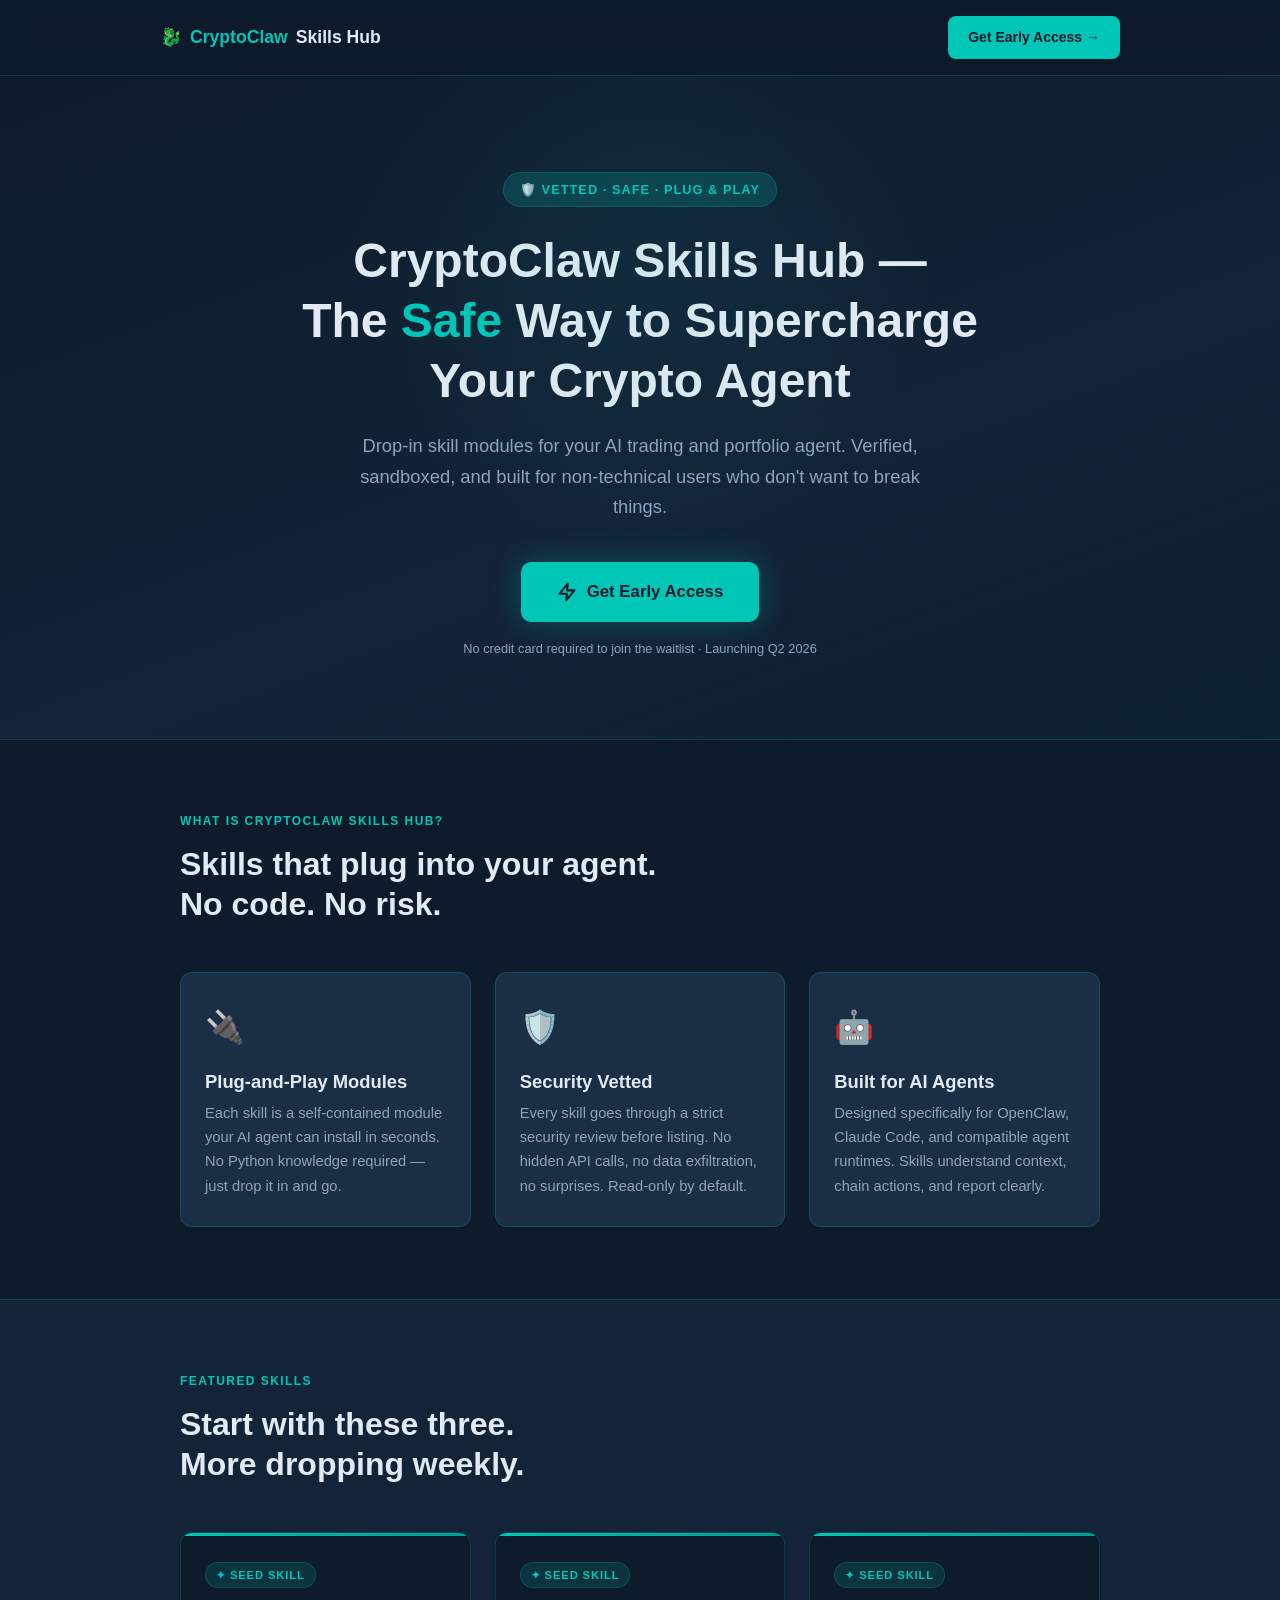
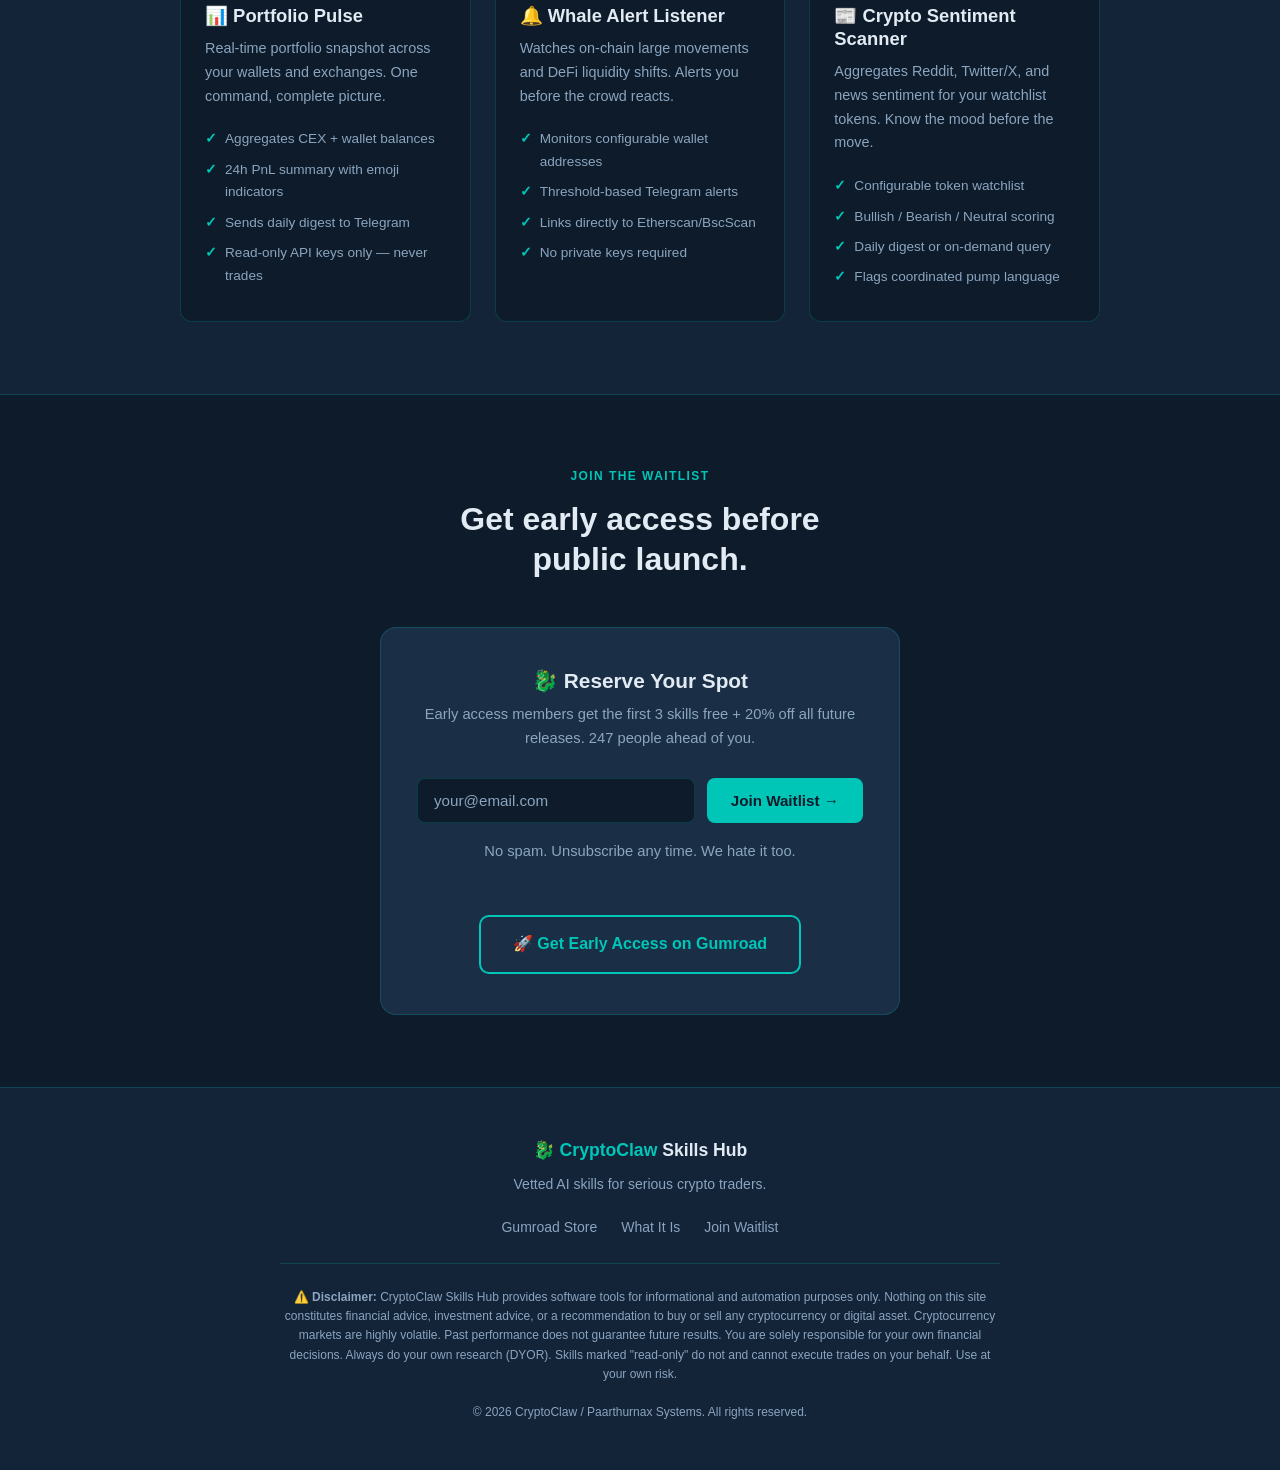
==== index.html @ 59b8507c "Initial deploy: CryptoClaw Skills Hub" ====
<!DOCTYPE html>
<html lang="en">
<head>
  <meta charset="UTF-8">
  <meta name="viewport" content="width=device-width, initial-scale=1.0">
  <title>CryptoClaw Skills Hub — Supercharge Your Crypto Agent</title>
  <style>
    /* ─── Reset & Base ─── */
    *, *::before, *::after { box-sizing: border-box; margin: 0; padding: 0; }
    :root {
      --navy:      #0d1b2a;
      --navy-mid:  #132338;
      --navy-card: #1a2f45;
      --teal:      #00c6b8;
      --teal-dim:  #009e92;
      --teal-glow: rgba(0,198,184,0.18);
      --text:      #e2eaf3;
      --text-dim:  #8ba5bf;
      --border:    rgba(0,198,184,0.2);
      --radius:    12px;
      --shadow:    0 4px 32px rgba(0,0,0,0.4);
    }
    html { scroll-behavior: smooth; }
    body {
      background: var(--navy);
      color: var(--text);
      font-family: -apple-system, BlinkMacSystemFont, 'Segoe UI', Roboto, sans-serif;
      line-height: 1.65;
      min-height: 100vh;
    }

    /* ─── Typography ─── */
    h1, h2, h3 { line-height: 1.25; font-weight: 700; }
    h1 { font-size: clamp(1.75rem, 5vw, 3rem); }
    h2 { font-size: clamp(1.4rem, 3.5vw, 2rem); }
    h3 { font-size: 1.15rem; }
    p  { color: var(--text-dim); }

    a { color: var(--teal); text-decoration: none; }
    a:hover { text-decoration: underline; }

    /* ─── Layout helpers ─── */
    .container {
      max-width: 960px;
      margin: 0 auto;
      padding: 0 20px;
    }
    .section {
      padding: 72px 0;
    }
    .section-label {
      text-transform: uppercase;
      letter-spacing: 0.12em;
      font-size: 0.75rem;
      font-weight: 600;
      color: var(--teal);
      margin-bottom: 12px;
    }

    /* ─── NAV ─── */
    nav {
      background: rgba(13,27,42,0.92);
      backdrop-filter: blur(12px);
      border-bottom: 1px solid var(--border);
      position: sticky;
      top: 0;
      z-index: 100;
      padding: 16px 20px;
    }
    .nav-inner {
      max-width: 960px;
      margin: 0 auto;
      display: flex;
      align-items: center;
      justify-content: space-between;
      gap: 16px;
    }
    .nav-logo {
      font-size: 1.1rem;
      font-weight: 700;
      color: var(--text);
      display: flex;
      align-items: center;
      gap: 8px;
    }
    .nav-logo span { color: var(--teal); }
    .nav-cta {
      background: var(--teal);
      color: var(--navy) !important;
      font-weight: 700;
      font-size: 0.875rem;
      padding: 10px 20px;
      border-radius: 8px;
      white-space: nowrap;
      transition: background 0.2s, transform 0.15s;
    }
    .nav-cta:hover {
      background: var(--teal-dim);
      text-decoration: none;
      transform: translateY(-1px);
    }

    /* ─── HERO ─── */
    .hero {
      background: linear-gradient(160deg, var(--navy) 0%, var(--navy-mid) 60%, rgba(0,198,184,0.04) 100%);
      padding: 96px 20px 80px;
      text-align: center;
      border-bottom: 1px solid var(--border);
      position: relative;
      overflow: hidden;
    }
    .hero::before {
      content: '';
      position: absolute;
      top: -120px; left: 50%;
      transform: translateX(-50%);
      width: 600px; height: 600px;
      border-radius: 50%;
      background: radial-gradient(ellipse, rgba(0,198,184,0.08) 0%, transparent 70%);
      pointer-events: none;
    }
    .hero-badge {
      display: inline-block;
      background: var(--teal-glow);
      border: 1px solid var(--border);
      color: var(--teal);
      font-size: 0.8rem;
      font-weight: 600;
      letter-spacing: 0.08em;
      padding: 6px 16px;
      border-radius: 999px;
      margin-bottom: 24px;
      text-transform: uppercase;
    }
    .hero h1 {
      max-width: 760px;
      margin: 0 auto 20px;
    }
    .hero h1 em {
      font-style: normal;
      color: var(--teal);
    }
    .hero-sub {
      font-size: 1.15rem;
      color: var(--text-dim);
      max-width: 560px;
      margin: 0 auto 40px;
    }
    .hero-cta {
      display: inline-flex;
      align-items: center;
      gap: 10px;
      background: var(--teal);
      color: var(--navy);
      font-weight: 700;
      font-size: 1.05rem;
      padding: 16px 36px;
      border-radius: 10px;
      box-shadow: 0 0 32px rgba(0,198,184,0.3);
      transition: background 0.2s, transform 0.15s, box-shadow 0.2s;
    }
    .hero-cta:hover {
      background: var(--teal-dim);
      text-decoration: none;
      transform: translateY(-2px);
      box-shadow: 0 0 48px rgba(0,198,184,0.45);
    }
    .hero-cta svg { flex-shrink: 0; }
    .hero-note {
      margin-top: 16px;
      font-size: 0.8rem;
      color: var(--text-dim);
    }

    /* ─── WHAT IT IS ─── */
    .what-grid {
      display: grid;
      grid-template-columns: repeat(auto-fit, minmax(240px, 1fr));
      gap: 24px;
      margin-top: 48px;
    }
    .what-card {
      background: var(--navy-card);
      border: 1px solid var(--border);
      border-radius: var(--radius);
      padding: 28px 24px;
      transition: border-color 0.2s, transform 0.2s;
    }
    .what-card:hover {
      border-color: var(--teal);
      transform: translateY(-3px);
    }
    .what-icon {
      font-size: 2rem;
      margin-bottom: 16px;
      display: block;
    }
    .what-card h3 { margin-bottom: 8px; }
    .what-card p { font-size: 0.92rem; }

    /* ─── FEATURED SKILLS ─── */
    .skills-section {
      background: var(--navy-mid);
      border-top: 1px solid var(--border);
      border-bottom: 1px solid var(--border);
    }
    .skills-grid {
      display: grid;
      grid-template-columns: repeat(auto-fit, minmax(260px, 1fr));
      gap: 24px;
      margin-top: 48px;
    }
    .skill-card {
      background: var(--navy);
      border: 1px solid var(--border);
      border-radius: var(--radius);
      padding: 28px 24px;
      position: relative;
      overflow: hidden;
      transition: border-color 0.2s, box-shadow 0.2s;
    }
    .skill-card::before {
      content: '';
      position: absolute;
      top: 0; left: 0; right: 0;
      height: 3px;
      background: linear-gradient(90deg, var(--teal), var(--teal-dim));
    }
    .skill-card:hover {
      border-color: var(--teal);
      box-shadow: 0 8px 32px rgba(0,198,184,0.12);
    }
    .skill-badge {
      display: inline-block;
      font-size: 0.7rem;
      font-weight: 600;
      text-transform: uppercase;
      letter-spacing: 0.08em;
      padding: 3px 10px;
      border-radius: 999px;
      margin-bottom: 16px;
    }
    .badge-seed {
      background: rgba(0,198,184,0.15);
      color: var(--teal);
      border: 1px solid var(--border);
    }
    .badge-coming {
      background: rgba(255,193,7,0.1);
      color: #ffc107;
      border: 1px solid rgba(255,193,7,0.2);
    }
    .skill-card h3 { margin-bottom: 10px; }
    .skill-card p { font-size: 0.9rem; margin-bottom: 16px; }
    .skill-features {
      list-style: none;
      margin: 0;
      padding: 0;
    }
    .skill-features li {
      font-size: 0.85rem;
      color: var(--text-dim);
      padding: 4px 0;
      display: flex;
      align-items: flex-start;
      gap: 8px;
    }
    .skill-features li::before {
      content: '✓';
      color: var(--teal);
      font-weight: 700;
      flex-shrink: 0;
    }

    /* ─── WAITLIST ─── */
    .waitlist-section {
      text-align: center;
    }
    .waitlist-box {
      max-width: 520px;
      margin: 48px auto 0;
      background: var(--navy-card);
      border: 1px solid var(--border);
      border-radius: 16px;
      padding: 40px 36px;
    }
    .waitlist-box h3 {
      font-size: 1.3rem;
      margin-bottom: 8px;
    }
    .waitlist-box > p {
      font-size: 0.92rem;
      margin-bottom: 28px;
    }
    .form-row {
      display: flex;
      gap: 12px;
      flex-wrap: wrap;
    }
    .form-row input[type="email"] {
      flex: 1;
      min-width: 0;
      background: var(--navy);
      border: 1px solid var(--border);
      border-radius: 8px;
      color: var(--text);
      font-size: 0.95rem;
      padding: 13px 16px;
      outline: none;
      transition: border-color 0.2s;
    }
    .form-row input[type="email"]::placeholder { color: var(--text-dim); }
    .form-row input[type="email"]:focus { border-color: var(--teal); }
    .form-submit {
      background: var(--teal);
      color: var(--navy);
      font-weight: 700;
      font-size: 0.95rem;
      padding: 13px 24px;
      border: none;
      border-radius: 8px;
      cursor: pointer;
      white-space: nowrap;
      transition: background 0.2s, transform 0.15s;
    }
    .form-submit:hover {
      background: var(--teal-dim);
      transform: translateY(-1px);
    }
    .waitlist-note {
      margin-top: 16px;
      font-size: 0.78rem;
      color: var(--text-dim);
    }
    .early-access-btn {
      display: inline-flex;
      align-items: center;
      gap: 10px;
      background: transparent;
      color: var(--teal);
      border: 2px solid var(--teal);
      font-weight: 700;
      font-size: 1rem;
      padding: 14px 32px;
      border-radius: 10px;
      margin-top: 24px;
      transition: background 0.2s, color 0.2s, transform 0.15s;
    }
    .early-access-btn:hover {
      background: var(--teal-glow);
      text-decoration: none;
      transform: translateY(-2px);
    }

    /* ─── FOOTER ─── */
    footer {
      background: var(--navy-mid);
      border-top: 1px solid var(--border);
      padding: 48px 20px;
      text-align: center;
    }
    .footer-logo {
      font-size: 1.1rem;
      font-weight: 700;
      color: var(--text);
      margin-bottom: 8px;
    }
    .footer-logo span { color: var(--teal); }
    .footer-links {
      display: flex;
      justify-content: center;
      gap: 24px;
      flex-wrap: wrap;
      margin: 20px 0;
    }
    .footer-links a { font-size: 0.875rem; color: var(--text-dim); }
    .footer-links a:hover { color: var(--teal); text-decoration: none; }
    .disclaimer {
      max-width: 720px;
      margin: 24px auto 0;
      font-size: 0.75rem;
      color: var(--text-dim);
      line-height: 1.6;
      padding-top: 24px;
      border-top: 1px solid var(--border);
    }

    /* ─── Responsive tweaks ─── */
    @media (max-width: 600px) {
      .form-row { flex-direction: column; }
      .form-submit { width: 100%; }
      .waitlist-box { padding: 28px 20px; }
      .hero { padding: 72px 20px 64px; }
    }
  </style>
</head>
<body>

<!-- NAV -->
<nav>
  <div class="nav-inner">
    <div class="nav-logo">🐉 <span>CryptoClaw</span> Skills Hub</div>
    <a class="nav-cta" href="https://dragonwhisper36.gumroad.com" target="_blank" rel="noopener">Get Early Access →</a>
  </div>
</nav>

<!-- HERO -->
<section class="hero">
  <div class="container">
    <div class="hero-badge">🛡️ Vetted · Safe · Plug & Play</div>
    <h1>CryptoClaw Skills Hub —<br>The <em>Safe</em> Way to Supercharge<br>Your Crypto Agent</h1>
    <p class="hero-sub">
      Drop-in skill modules for your AI trading and portfolio agent.
      Verified, sandboxed, and built for non-technical users who don't want to break things.
    </p>
    <a class="hero-cta" href="https://dragonwhisper36.gumroad.com" target="_blank" rel="noopener">
      <svg width="20" height="20" viewBox="0 0 24 24" fill="none" stroke="currentColor" stroke-width="2.5" stroke-linecap="round" stroke-linejoin="round"><path d="M13 2L3 14h9l-1 8 10-12h-9l1-8z"/></svg>
      Get Early Access
    </a>
    <p class="hero-note">No credit card required to join the waitlist · Launching Q2 2026</p>
  </div>
</section>

<!-- WHAT IT IS -->
<section class="section">
  <div class="container">
    <div class="section-label">What is CryptoClaw Skills Hub?</div>
    <h2>Skills that plug into your agent.<br>No code. No risk.</h2>
    <div class="what-grid">
      <div class="what-card">
        <span class="what-icon">🔌</span>
        <h3>Plug-and-Play Modules</h3>
        <p>Each skill is a self-contained module your AI agent can install in seconds. No Python knowledge required — just drop it in and go.</p>
      </div>
      <div class="what-card">
        <span class="what-icon">🛡️</span>
        <h3>Security Vetted</h3>
        <p>Every skill goes through a strict security review before listing. No hidden API calls, no data exfiltration, no surprises. Read-only by default.</p>
      </div>
      <div class="what-card">
        <span class="what-icon">🤖</span>
        <h3>Built for AI Agents</h3>
        <p>Designed specifically for OpenClaw, Claude Code, and compatible agent runtimes. Skills understand context, chain actions, and report clearly.</p>
      </div>
    </div>
  </div>
</section>

<!-- FEATURED SKILLS -->
<section class="section skills-section">
  <div class="container">
    <div class="section-label">Featured Skills</div>
    <h2>Start with these three.<br>More dropping weekly.</h2>
    <div class="skills-grid">

      <div class="skill-card">
        <span class="skill-badge badge-seed">✦ Seed Skill</span>
        <h3>📊 Portfolio Pulse</h3>
        <p>Real-time portfolio snapshot across your wallets and exchanges. One command, complete picture.</p>
        <ul class="skill-features">
          <li>Aggregates CEX + wallet balances</li>
          <li>24h PnL summary with emoji indicators</li>
          <li>Sends daily digest to Telegram</li>
          <li>Read-only API keys only — never trades</li>
        </ul>
      </div>

      <div class="skill-card">
        <span class="skill-badge badge-seed">✦ Seed Skill</span>
        <h3>🔔 Whale Alert Listener</h3>
        <p>Watches on-chain large movements and DeFi liquidity shifts. Alerts you before the crowd reacts.</p>
        <ul class="skill-features">
          <li>Monitors configurable wallet addresses</li>
          <li>Threshold-based Telegram alerts</li>
          <li>Links directly to Etherscan/BscScan</li>
          <li>No private keys required</li>
        </ul>
      </div>

      <div class="skill-card">
        <span class="skill-badge badge-seed">✦ Seed Skill</span>
        <h3>📰 Crypto Sentiment Scanner</h3>
        <p>Aggregates Reddit, Twitter/X, and news sentiment for your watchlist tokens. Know the mood before the move.</p>
        <ul class="skill-features">
          <li>Configurable token watchlist</li>
          <li>Bullish / Bearish / Neutral scoring</li>
          <li>Daily digest or on-demand query</li>
          <li>Flags coordinated pump language</li>
        </ul>
      </div>

    </div>
  </div>
</section>

<!-- WAITLIST / CTA -->
<section class="section waitlist-section">
  <div class="container">
    <div class="section-label">Join the Waitlist</div>
    <h2>Get early access before<br>public launch.</h2>
    <div class="waitlist-box">
      <h3>🐉 Reserve Your Spot</h3>
      <p>Early access members get the first 3 skills free + 20% off all future releases. 247 people ahead of you.</p>

      <!-- Form POSTs to Gumroad subscribe via redirect -->
      <form action="https://dragonwhisper36.gumroad.com" method="get" target="_blank" onsubmit="handleWaitlist(event)">
        <div class="form-row">
          <input type="email" id="waitlist-email" name="email" placeholder="your@email.com" required>
          <button type="submit" class="form-submit">Join Waitlist →</button>
        </div>
      </form>

      <p class="waitlist-note">No spam. Unsubscribe any time. We hate it too.</p>

      <a class="early-access-btn" href="https://dragonwhisper36.gumroad.com" target="_blank" rel="noopener">
        🚀 Get Early Access on Gumroad
      </a>
    </div>
  </div>
</section>

<!-- FOOTER -->
<footer>
  <div class="container">
    <div class="footer-logo">🐉 <span>CryptoClaw</span> Skills Hub</div>
    <p style="font-size:0.875rem; color:var(--text-dim); margin-top:4px;">
      Vetted AI skills for serious crypto traders.
    </p>
    <div class="footer-links">
      <a href="https://dragonwhisper36.gumroad.com" target="_blank" rel="noopener">Gumroad Store</a>
      <a href="#what-it-is" onclick="document.querySelector('.section').scrollIntoView({behavior:'smooth'}); return false;">What It Is</a>
      <a href="#waitlist" onclick="document.querySelector('.waitlist-section').scrollIntoView({behavior:'smooth'}); return false;">Join Waitlist</a>
    </div>
    <div class="disclaimer">
      <strong>⚠️ Disclaimer:</strong> CryptoClaw Skills Hub provides software tools for informational and automation purposes only.
      Nothing on this site constitutes financial advice, investment advice, or a recommendation to buy or sell any cryptocurrency or digital asset.
      Cryptocurrency markets are highly volatile. Past performance does not guarantee future results.
      You are solely responsible for your own financial decisions. Always do your own research (DYOR).
      Skills marked "read-only" do not and cannot execute trades on your behalf. Use at your own risk.
      <br><br>
      © 2026 CryptoClaw / Paarthurnax Systems. All rights reserved.
    </div>
  </div>
</footer>

<script>
  function handleWaitlist(e) {
    // Store email locally and redirect to Gumroad
    const email = document.getElementById('waitlist-email').value;
    if (email) {
      // Could POST to a backend; for now just redirect
      console.log('Waitlist signup:', email);
    }
    // Let the form submit to Gumroad
    return true;
  }

  // Smooth scroll for nav CTA
  document.querySelectorAll('a[href^="#"]').forEach(a => {
    a.addEventListener('click', function(e) {
      const target = document.querySelector(this.getAttribute('href'));
      if (target) {
        e.preventDefault();
        target.scrollIntoView({ behavior: 'smooth' });
      }
    });
  });
</script>
</body>
</html>
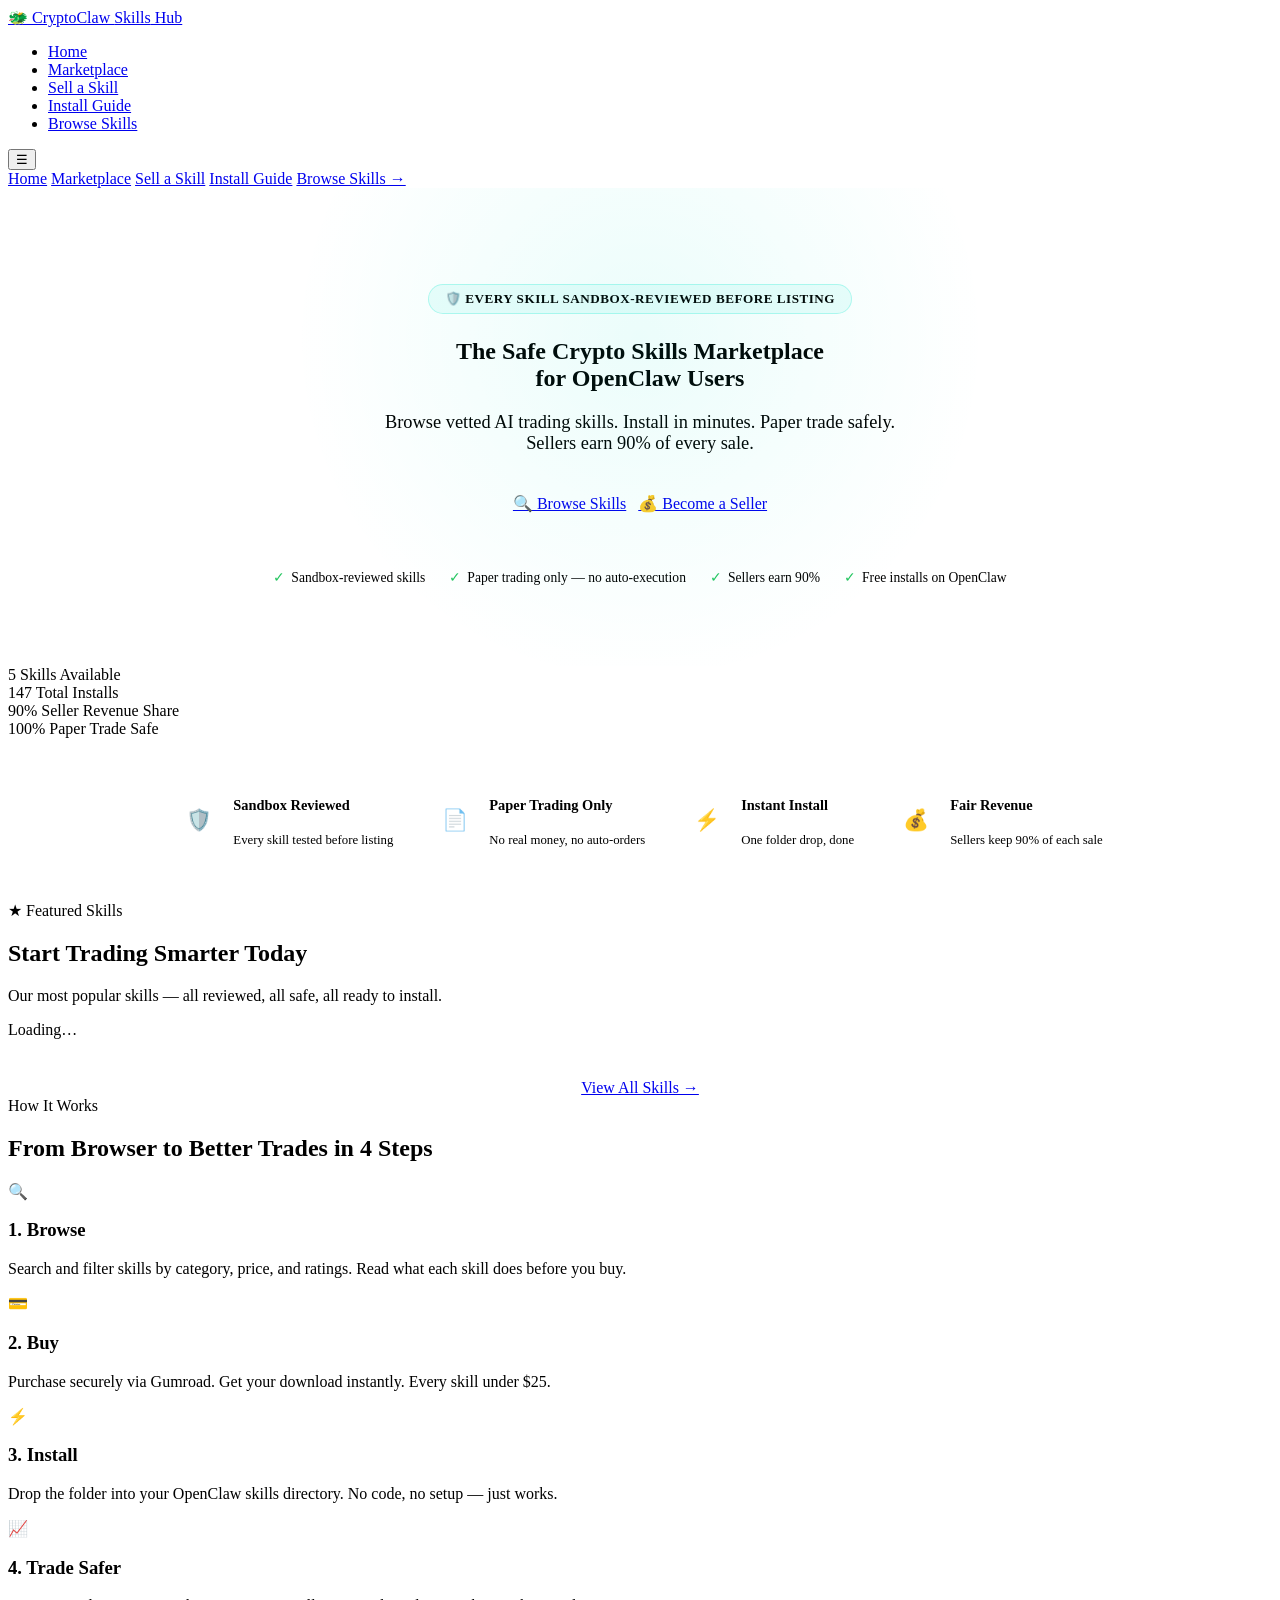
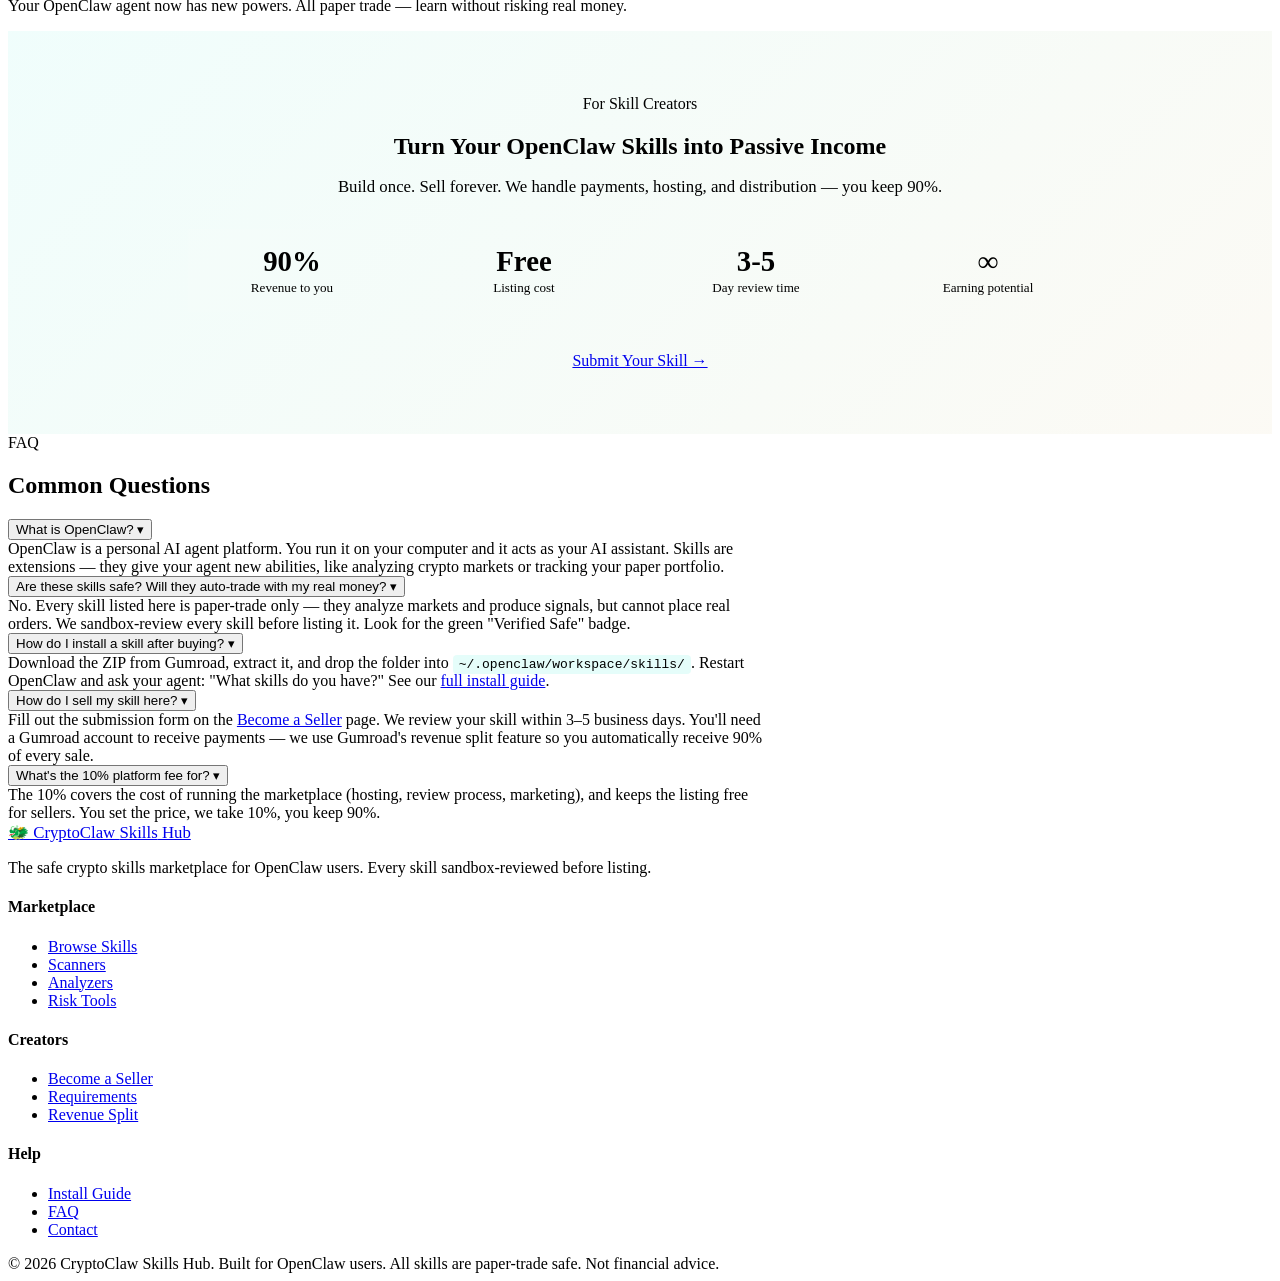
==== commit 60768212: "Update index.html" ====
--- a/index.html
+++ b/index.html
@@ -3,568 +3,434 @@
 <head>
   <meta charset="UTF-8">
   <meta name="viewport" content="width=device-width, initial-scale=1.0">
-  <title>CryptoClaw Skills Hub — Supercharge Your Crypto Agent</title>
+  <title>CryptoClaw Skills Hub — Safe Crypto Skills for OpenClaw</title>
+  <meta name="description" content="The safe crypto skills marketplace for OpenClaw users. Browse, buy, and install vetted AI trading skills. Sellers earn 90%.">
+  <link rel="preconnect" href="https://fonts.googleapis.com">
+  <link href="https://fonts.googleapis.com/css2?family=Inter:wght@400;500;600;700;800&display=swap" rel="stylesheet">
+  <link rel="stylesheet" href="css/style.css">
   <style>
-    /* ─── Reset & Base ─── */
-    *, *::before, *::after { box-sizing: border-box; margin: 0; padding: 0; }
-    :root {
-      --navy:      #0d1b2a;
-      --navy-mid:  #132338;
-      --navy-card: #1a2f45;
-      --teal:      #00c6b8;
-      --teal-dim:  #009e92;
-      --teal-glow: rgba(0,198,184,0.18);
-      --text:      #e2eaf3;
-      --text-dim:  #8ba5bf;
-      --border:    rgba(0,198,184,0.2);
-      --radius:    12px;
-      --shadow:    0 4px 32px rgba(0,0,0,0.4);
-    }
-    html { scroll-behavior: smooth; }
-    body {
-      background: var(--navy);
-      color: var(--text);
-      font-family: -apple-system, BlinkMacSystemFont, 'Segoe UI', Roboto, sans-serif;
-      line-height: 1.65;
-      min-height: 100vh;
-    }
-
-    /* ─── Typography ─── */
-    h1, h2, h3 { line-height: 1.25; font-weight: 700; }
-    h1 { font-size: clamp(1.75rem, 5vw, 3rem); }
-    h2 { font-size: clamp(1.4rem, 3.5vw, 2rem); }
-    h3 { font-size: 1.15rem; }
-    p  { color: var(--text-dim); }
-
-    a { color: var(--teal); text-decoration: none; }
-    a:hover { text-decoration: underline; }
-
-    /* ─── Layout helpers ─── */
-    .container {
-      max-width: 960px;
-      margin: 0 auto;
-      padding: 0 20px;
-    }
-    .section {
-      padding: 72px 0;
-    }
-    .section-label {
-      text-transform: uppercase;
-      letter-spacing: 0.12em;
-      font-size: 0.75rem;
-      font-weight: 600;
-      color: var(--teal);
-      margin-bottom: 12px;
-    }
-
-    /* ─── NAV ─── */
-    nav {
-      background: rgba(13,27,42,0.92);
-      backdrop-filter: blur(12px);
-      border-bottom: 1px solid var(--border);
-      position: sticky;
-      top: 0;
-      z-index: 100;
-      padding: 16px 20px;
-    }
-    .nav-inner {
-      max-width: 960px;
-      margin: 0 auto;
-      display: flex;
-      align-items: center;
-      justify-content: space-between;
-      gap: 16px;
-    }
-    .nav-logo {
-      font-size: 1.1rem;
-      font-weight: 700;
-      color: var(--text);
-      display: flex;
-      align-items: center;
-      gap: 8px;
-    }
-    .nav-logo span { color: var(--teal); }
-    .nav-cta {
-      background: var(--teal);
-      color: var(--navy) !important;
-      font-weight: 700;
-      font-size: 0.875rem;
-      padding: 10px 20px;
-      border-radius: 8px;
-      white-space: nowrap;
-      transition: background 0.2s, transform 0.15s;
-    }
-    .nav-cta:hover {
-      background: var(--teal-dim);
-      text-decoration: none;
-      transform: translateY(-1px);
-    }
-
-    /* ─── HERO ─── */
+    /* ─── Homepage-specific styles ─── */
     .hero {
-      background: linear-gradient(160deg, var(--navy) 0%, var(--navy-mid) 60%, rgba(0,198,184,0.04) 100%);
-      padding: 96px 20px 80px;
+      padding: 96px 0 80px;
       text-align: center;
-      border-bottom: 1px solid var(--border);
       position: relative;
       overflow: hidden;
     }
     .hero::before {
       content: '';
       position: absolute;
-      top: -120px; left: 50%;
+      top: -200px; left: 50%;
       transform: translateX(-50%);
-      width: 600px; height: 600px;
-      border-radius: 50%;
-      background: radial-gradient(ellipse, rgba(0,198,184,0.08) 0%, transparent 70%);
+      width: 700px; height: 700px;
+      background: radial-gradient(circle, rgba(0,229,204,0.08) 0%, transparent 70%);
       pointer-events: none;
     }
-    .hero-badge {
-      display: inline-block;
-      background: var(--teal-glow);
-      border: 1px solid var(--border);
-      color: var(--teal);
-      font-size: 0.8rem;
+    .hero-label {
+      display: inline-flex;
+      align-items: center;
+      gap: 8px;
+      background: rgba(0,229,204,0.08);
+      border: 1px solid rgba(0,229,204,0.25);
+      border-radius: 20px;
+      padding: 6px 16px;
+      font-size: 0.82rem;
       font-weight: 600;
-      letter-spacing: 0.08em;
-      padding: 6px 16px;
-      border-radius: 999px;
+      color: var(--accent);
+      letter-spacing: 0.04em;
+      text-transform: uppercase;
       margin-bottom: 24px;
-      text-transform: uppercase;
-    }
-    .hero h1 {
-      max-width: 760px;
-      margin: 0 auto 20px;
-    }
-    .hero h1 em {
-      font-style: normal;
-      color: var(--teal);
-    }
-    .hero-sub {
+    }
+    .hero h1 { max-width: 720px; margin: 0 auto 20px; }
+    .hero h1 em { font-style: normal; color: var(--accent); }
+    .hero .hero-sub {
       font-size: 1.15rem;
       color: var(--text-dim);
       max-width: 560px;
       margin: 0 auto 40px;
     }
-    .hero-cta {
-      display: inline-flex;
-      align-items: center;
-      gap: 10px;
-      background: var(--teal);
-      color: var(--navy);
-      font-weight: 700;
-      font-size: 1.05rem;
-      padding: 16px 36px;
-      border-radius: 10px;
-      box-shadow: 0 0 32px rgba(0,198,184,0.3);
-      transition: background 0.2s, transform 0.15s, box-shadow 0.2s;
-    }
-    .hero-cta:hover {
-      background: var(--teal-dim);
-      text-decoration: none;
-      transform: translateY(-2px);
-      box-shadow: 0 0 48px rgba(0,198,184,0.45);
-    }
-    .hero-cta svg { flex-shrink: 0; }
-    .hero-note {
-      margin-top: 16px;
-      font-size: 0.8rem;
-      color: var(--text-dim);
-    }
-
-    /* ─── WHAT IT IS ─── */
-    .what-grid {
-      display: grid;
-      grid-template-columns: repeat(auto-fit, minmax(240px, 1fr));
-      gap: 24px;
-      margin-top: 48px;
-    }
-    .what-card {
-      background: var(--navy-card);
-      border: 1px solid var(--border);
-      border-radius: var(--radius);
-      padding: 28px 24px;
-      transition: border-color 0.2s, transform 0.2s;
-    }
-    .what-card:hover {
-      border-color: var(--teal);
-      transform: translateY(-3px);
-    }
-    .what-icon {
-      font-size: 2rem;
-      margin-bottom: 16px;
-      display: block;
-    }
-    .what-card h3 { margin-bottom: 8px; }
-    .what-card p { font-size: 0.92rem; }
-
-    /* ─── FEATURED SKILLS ─── */
-    .skills-section {
-      background: var(--navy-mid);
-      border-top: 1px solid var(--border);
-      border-bottom: 1px solid var(--border);
-    }
-    .skills-grid {
-      display: grid;
-      grid-template-columns: repeat(auto-fit, minmax(260px, 1fr));
-      gap: 24px;
-      margin-top: 48px;
-    }
-    .skill-card {
-      background: var(--navy);
-      border: 1px solid var(--border);
-      border-radius: var(--radius);
-      padding: 28px 24px;
-      position: relative;
-      overflow: hidden;
-      transition: border-color 0.2s, box-shadow 0.2s;
-    }
-    .skill-card::before {
-      content: '';
-      position: absolute;
-      top: 0; left: 0; right: 0;
-      height: 3px;
-      background: linear-gradient(90deg, var(--teal), var(--teal-dim));
-    }
-    .skill-card:hover {
-      border-color: var(--teal);
-      box-shadow: 0 8px 32px rgba(0,198,184,0.12);
-    }
-    .skill-badge {
-      display: inline-block;
-      font-size: 0.7rem;
-      font-weight: 600;
-      text-transform: uppercase;
-      letter-spacing: 0.08em;
-      padding: 3px 10px;
-      border-radius: 999px;
-      margin-bottom: 16px;
-    }
-    .badge-seed {
-      background: rgba(0,198,184,0.15);
-      color: var(--teal);
-      border: 1px solid var(--border);
-    }
-    .badge-coming {
-      background: rgba(255,193,7,0.1);
-      color: #ffc107;
-      border: 1px solid rgba(255,193,7,0.2);
-    }
-    .skill-card h3 { margin-bottom: 10px; }
-    .skill-card p { font-size: 0.9rem; margin-bottom: 16px; }
-    .skill-features {
-      list-style: none;
-      margin: 0;
-      padding: 0;
-    }
-    .skill-features li {
-      font-size: 0.85rem;
-      color: var(--text-dim);
-      padding: 4px 0;
-      display: flex;
-      align-items: flex-start;
-      gap: 8px;
-    }
-    .skill-features li::before {
-      content: '✓';
-      color: var(--teal);
-      font-weight: 700;
-      flex-shrink: 0;
-    }
-
-    /* ─── WAITLIST ─── */
-    .waitlist-section {
-      text-align: center;
-    }
-    .waitlist-box {
-      max-width: 520px;
-      margin: 48px auto 0;
-      background: var(--navy-card);
-      border: 1px solid var(--border);
-      border-radius: 16px;
-      padding: 40px 36px;
-    }
-    .waitlist-box h3 {
-      font-size: 1.3rem;
-      margin-bottom: 8px;
-    }
-    .waitlist-box > p {
-      font-size: 0.92rem;
-      margin-bottom: 28px;
-    }
-    .form-row {
+    .hero-ctas {
       display: flex;
       gap: 12px;
+      justify-content: center;
       flex-wrap: wrap;
-    }
-    .form-row input[type="email"] {
-      flex: 1;
-      min-width: 0;
-      background: var(--navy);
+      margin-bottom: 56px;
+    }
+    .trust-row {
+      display: flex;
+      gap: 24px;
+      justify-content: center;
+      flex-wrap: wrap;
+      font-size: 0.85rem;
+      color: var(--text-muted);
+    }
+    .trust-item { display: flex; align-items: center; gap: 6px; }
+    .trust-item .check { color: #22c55e; }
+
+    /* ─── Feature band ─── */
+    .feature-band {
+      background: var(--card);
+      border-top: 1px solid var(--border-sub);
+      border-bottom: 1px solid var(--border-sub);
+      padding: 40px 0;
+    }
+    .feature-band-inner {
+      display: flex;
+      gap: 40px;
+      justify-content: center;
+      align-items: center;
+      flex-wrap: wrap;
+    }
+    .feature-item {
+      display: flex;
+      align-items: center;
+      gap: 12px;
+    }
+    .feature-item-icon {
+      width: 44px; height: 44px;
+      border-radius: 10px;
+      background: var(--accent-glow);
       border: 1px solid var(--border);
-      border-radius: 8px;
-      color: var(--text);
-      font-size: 0.95rem;
-      padding: 13px 16px;
-      outline: none;
-      transition: border-color 0.2s;
-    }
-    .form-row input[type="email"]::placeholder { color: var(--text-dim); }
-    .form-row input[type="email"]:focus { border-color: var(--teal); }
-    .form-submit {
-      background: var(--teal);
-      color: var(--navy);
-      font-weight: 700;
-      font-size: 0.95rem;
-      padding: 13px 24px;
-      border: none;
-      border-radius: 8px;
-      cursor: pointer;
-      white-space: nowrap;
-      transition: background 0.2s, transform 0.15s;
-    }
-    .form-submit:hover {
-      background: var(--teal-dim);
-      transform: translateY(-1px);
-    }
-    .waitlist-note {
-      margin-top: 16px;
-      font-size: 0.78rem;
-      color: var(--text-dim);
-    }
-    .early-access-btn {
-      display: inline-flex;
-      align-items: center;
-      gap: 10px;
-      background: transparent;
-      color: var(--teal);
-      border: 2px solid var(--teal);
-      font-weight: 700;
-      font-size: 1rem;
-      padding: 14px 32px;
-      border-radius: 10px;
-      margin-top: 24px;
-      transition: background 0.2s, color 0.2s, transform 0.15s;
-    }
-    .early-access-btn:hover {
-      background: var(--teal-glow);
-      text-decoration: none;
-      transform: translateY(-2px);
-    }
-
-    /* ─── FOOTER ─── */
-    footer {
-      background: var(--navy-mid);
-      border-top: 1px solid var(--border);
-      padding: 48px 20px;
+      display: flex; align-items: center; justify-content: center;
+      font-size: 1.3rem;
+      flex-shrink: 0;
+    }
+    .feature-item h4 { font-size: 0.9rem; color: var(--text); }
+    .feature-item p { font-size: 0.8rem; }
+
+    /* ─── How it works ─── */
+    .steps-connector {
+      display: none;
+    }
+    @media (min-width: 769px) {
+      .steps { position: relative; }
+      .steps::before {
+        content: '';
+        position: absolute;
+        top: 28px; left: calc(12.5% + 28px); right: calc(12.5% + 28px);
+        height: 2px;
+        background: linear-gradient(90deg, var(--accent), var(--gold), var(--accent));
+        opacity: 0.3;
+      }
+    }
+
+    /* ─── Seller CTA ─── */
+    .seller-cta {
+      background: linear-gradient(135deg, rgba(0,229,204,0.06) 0%, rgba(201,168,76,0.06) 100%);
+      border: 1px solid var(--border-sub);
+      border-radius: var(--radius-lg);
+      padding: 64px 40px;
       text-align: center;
     }
-    .footer-logo {
-      font-size: 1.1rem;
-      font-weight: 700;
-      color: var(--text);
-      margin-bottom: 8px;
-    }
-    .footer-logo span { color: var(--teal); }
-    .footer-links {
+    .seller-cta h2 { margin-bottom: 16px; }
+    .seller-cta p { margin-bottom: 32px; font-size: 1.05rem; }
+    .seller-perks {
       display: flex;
+      gap: 24px;
       justify-content: center;
-      gap: 24px;
       flex-wrap: wrap;
-      margin: 20px 0;
-    }
-    .footer-links a { font-size: 0.875rem; color: var(--text-dim); }
-    .footer-links a:hover { color: var(--teal); text-decoration: none; }
-    .disclaimer {
-      max-width: 720px;
-      margin: 24px auto 0;
-      font-size: 0.75rem;
-      color: var(--text-dim);
-      line-height: 1.6;
-      padding-top: 24px;
-      border-top: 1px solid var(--border);
-    }
-
-    /* ─── Responsive tweaks ─── */
-    @media (max-width: 600px) {
-      .form-row { flex-direction: column; }
-      .form-submit { width: 100%; }
-      .waitlist-box { padding: 28px 20px; }
-      .hero { padding: 72px 20px 64px; }
-    }
+      margin-bottom: 40px;
+    }
+    .perk {
+      background: rgba(255,255,255,0.04);
+      border: 1px solid var(--border-sub);
+      border-radius: var(--radius);
+      padding: 16px 24px;
+      text-align: center;
+      min-width: 160px;
+    }
+    .perk-num {
+      font-size: 1.8rem;
+      font-weight: 800;
+      color: var(--accent);
+      display: block;
+    }
+    .perk-label { font-size: 0.82rem; color: var(--text-muted); }
   </style>
 </head>
 <body>
 
-<!-- NAV -->
-<nav>
+<!-- ─── Navigation ─── -->
+<nav class="nav">
   <div class="nav-inner">
-    <div class="nav-logo">🐉 <span>CryptoClaw</span> Skills Hub</div>
-    <a class="nav-cta" href="https://dragonwhisper36.gumroad.com" target="_blank" rel="noopener">Get Early Access →</a>
+    <a href="index.html" class="nav-logo">
+      <span class="logo-icon">🐲</span>
+      CryptoClaw <span>Skills</span> Hub
+    </a>
+    <ul class="nav-links">
+      <li><a href="index.html">Home</a></li>
+      <li><a href="marketplace.html">Marketplace</a></li>
+      <li><a href="sell.html">Sell a Skill</a></li>
+      <li><a href="install-guide.html">Install Guide</a></li>
+      <li><a href="marketplace.html" class="nav-cta">Browse Skills</a></li>
+    </ul>
+    <button class="nav-hamburger" aria-label="Menu">☰</button>
   </div>
 </nav>
-
-<!-- HERO -->
+<div class="mobile-menu">
+  <a href="index.html">Home</a>
+  <a href="marketplace.html">Marketplace</a>
+  <a href="sell.html">Sell a Skill</a>
+  <a href="install-guide.html">Install Guide</a>
+  <a href="marketplace.html" class="nav-cta" style="margin-top:8px">Browse Skills →</a>
+</div>
+
+<!-- ─── Hero ─── -->
 <section class="hero">
   <div class="container">
-    <div class="hero-badge">🛡️ Vetted · Safe · Plug & Play</div>
-    <h1>CryptoClaw Skills Hub —<br>The <em>Safe</em> Way to Supercharge<br>Your Crypto Agent</h1>
+    <div class="hero-label">🛡️ Every skill sandbox-reviewed before listing</div>
+    <h1>The <em>Safe</em> Crypto Skills Marketplace<br>for OpenClaw Users</h1>
     <p class="hero-sub">
-      Drop-in skill modules for your AI trading and portfolio agent.
-      Verified, sandboxed, and built for non-technical users who don't want to break things.
+      Browse vetted AI trading skills. Install in minutes. Paper trade safely.<br>
+      Sellers earn 90% of every sale.
     </p>
-    <a class="hero-cta" href="https://dragonwhisper36.gumroad.com" target="_blank" rel="noopener">
-      <svg width="20" height="20" viewBox="0 0 24 24" fill="none" stroke="currentColor" stroke-width="2.5" stroke-linecap="round" stroke-linejoin="round"><path d="M13 2L3 14h9l-1 8 10-12h-9l1-8z"/></svg>
-      Get Early Access
-    </a>
-    <p class="hero-note">No credit card required to join the waitlist · Launching Q2 2026</p>
-  </div>
-</section>
-
-<!-- WHAT IT IS -->
+    <div class="hero-ctas">
+      <a href="marketplace.html" class="btn btn-primary btn-lg">🔍 Browse Skills</a>
+      <a href="sell.html" class="btn btn-outline btn-lg">💰 Become a Seller</a>
+    </div>
+    <div class="trust-row">
+      <span class="trust-item"><span class="check">✓</span> Sandbox-reviewed skills</span>
+      <span class="trust-item"><span class="check">✓</span> Paper trading only — no auto-execution</span>
+      <span class="trust-item"><span class="check">✓</span> Sellers earn 90%</span>
+      <span class="trust-item"><span class="check">✓</span> Free installs on OpenClaw</span>
+    </div>
+  </div>
+</section>
+
+<!-- ─── Stats ─── -->
+<section class="section-sm">
+  <div class="container">
+    <div class="stats-bar">
+      <div class="stat-item">
+        <span class="stat-number" id="stat-skills">5</span>
+        <span class="stat-label">Skills Available</span>
+      </div>
+      <div class="stat-item">
+        <span class="stat-number" id="stat-installs">147</span>
+        <span class="stat-label">Total Installs</span>
+      </div>
+      <div class="stat-item">
+        <span class="stat-number">90%</span>
+        <span class="stat-label">Seller Revenue Share</span>
+      </div>
+      <div class="stat-item">
+        <span class="stat-number">100%</span>
+        <span class="stat-label">Paper Trade Safe</span>
+      </div>
+    </div>
+  </div>
+</section>
+
+<!-- ─── Feature Band ─── -->
+<div class="feature-band">
+  <div class="container">
+    <div class="feature-band-inner">
+      <div class="feature-item">
+        <div class="feature-item-icon">🛡️</div>
+        <div>
+          <h4>Sandbox Reviewed</h4>
+          <p>Every skill tested before listing</p>
+        </div>
+      </div>
+      <div class="feature-item">
+        <div class="feature-item-icon">📄</div>
+        <div>
+          <h4>Paper Trading Only</h4>
+          <p>No real money, no auto-orders</p>
+        </div>
+      </div>
+      <div class="feature-item">
+        <div class="feature-item-icon">⚡</div>
+        <div>
+          <h4>Instant Install</h4>
+          <p>One folder drop, done</p>
+        </div>
+      </div>
+      <div class="feature-item">
+        <div class="feature-item-icon">💰</div>
+        <div>
+          <h4>Fair Revenue</h4>
+          <p>Sellers keep 90% of each sale</p>
+        </div>
+      </div>
+    </div>
+  </div>
+</div>
+
+<!-- ─── Featured Skills ─── -->
 <section class="section">
   <div class="container">
-    <div class="section-label">What is CryptoClaw Skills Hub?</div>
-    <h2>Skills that plug into your agent.<br>No code. No risk.</h2>
-    <div class="what-grid">
-      <div class="what-card">
-        <span class="what-icon">🔌</span>
-        <h3>Plug-and-Play Modules</h3>
-        <p>Each skill is a self-contained module your AI agent can install in seconds. No Python knowledge required — just drop it in and go.</p>
-      </div>
-      <div class="what-card">
-        <span class="what-icon">🛡️</span>
-        <h3>Security Vetted</h3>
-        <p>Every skill goes through a strict security review before listing. No hidden API calls, no data exfiltration, no surprises. Read-only by default.</p>
-      </div>
-      <div class="what-card">
-        <span class="what-icon">🤖</span>
-        <h3>Built for AI Agents</h3>
-        <p>Designed specifically for OpenClaw, Claude Code, and compatible agent runtimes. Skills understand context, chain actions, and report clearly.</p>
-      </div>
-    </div>
-  </div>
-</section>
-
-<!-- FEATURED SKILLS -->
-<section class="section skills-section">
-  <div class="container">
-    <div class="section-label">Featured Skills</div>
-    <h2>Start with these three.<br>More dropping weekly.</h2>
-    <div class="skills-grid">
-
-      <div class="skill-card">
-        <span class="skill-badge badge-seed">✦ Seed Skill</span>
-        <h3>📊 Portfolio Pulse</h3>
-        <p>Real-time portfolio snapshot across your wallets and exchanges. One command, complete picture.</p>
-        <ul class="skill-features">
-          <li>Aggregates CEX + wallet balances</li>
-          <li>24h PnL summary with emoji indicators</li>
-          <li>Sends daily digest to Telegram</li>
-          <li>Read-only API keys only — never trades</li>
+    <div class="section-header">
+      <span class="section-label">★ Featured Skills</span>
+      <h2>Start Trading Smarter Today</h2>
+      <p>Our most popular skills — all reviewed, all safe, all ready to install.</p>
+    </div>
+    <div class="grid skills-grid" id="featured-grid">
+      <div class="loading"><div class="spinner"></div>Loading…</div>
+    </div>
+    <div style="text-align:center;margin-top:40px">
+      <a href="marketplace.html" class="btn btn-outline btn-lg">View All Skills →</a>
+    </div>
+  </div>
+</section>
+
+<!-- ─── How it works ─── -->
+<section class="section" style="background:var(--bg-mid)">
+  <div class="container">
+    <div class="section-header">
+      <span class="section-label">How It Works</span>
+      <h2>From Browser to Better Trades in 4 Steps</h2>
+    </div>
+    <div class="steps">
+      <div class="step">
+        <div class="step-num">🔍</div>
+        <h3>1. Browse</h3>
+        <p>Search and filter skills by category, price, and ratings. Read what each skill does before you buy.</p>
+      </div>
+      <div class="step">
+        <div class="step-num">💳</div>
+        <h3>2. Buy</h3>
+        <p>Purchase securely via Gumroad. Get your download instantly. Every skill under $25.</p>
+      </div>
+      <div class="step">
+        <div class="step-num">⚡</div>
+        <h3>3. Install</h3>
+        <p>Drop the folder into your OpenClaw skills directory. No code, no setup — just works.</p>
+      </div>
+      <div class="step">
+        <div class="step-num">📈</div>
+        <h3>4. Trade Safer</h3>
+        <p>Your OpenClaw agent now has new powers. All paper trade — learn without risking real money.</p>
+      </div>
+    </div>
+  </div>
+</section>
+
+<!-- ─── Seller CTA ─── -->
+<section class="section">
+  <div class="container">
+    <div class="seller-cta">
+      <span class="section-label">For Skill Creators</span>
+      <h2>Turn Your OpenClaw Skills into Passive Income</h2>
+      <p>Build once. Sell forever. We handle payments, hosting, and distribution — you keep 90%.</p>
+      <div class="seller-perks">
+        <div class="perk">
+          <span class="perk-num">90%</span>
+          <span class="perk-label">Revenue to you</span>
+        </div>
+        <div class="perk">
+          <span class="perk-num">Free</span>
+          <span class="perk-label">Listing cost</span>
+        </div>
+        <div class="perk">
+          <span class="perk-num">3-5</span>
+          <span class="perk-label">Day review time</span>
+        </div>
+        <div class="perk">
+          <span class="perk-num">∞</span>
+          <span class="perk-label">Earning potential</span>
+        </div>
+      </div>
+      <a href="sell.html" class="btn btn-gold btn-lg">Submit Your Skill →</a>
+    </div>
+  </div>
+</section>
+
+<!-- ─── FAQ ─── -->
+<section class="section" style="background:var(--bg-mid)">
+  <div class="container" style="max-width:760px">
+    <div class="section-header">
+      <span class="section-label">FAQ</span>
+      <h2>Common Questions</h2>
+    </div>
+    <div>
+      <div class="accordion-item">
+        <button class="accordion-trigger">
+          What is OpenClaw? <span class="accordion-icon">▾</span>
+        </button>
+        <div class="accordion-body">
+          OpenClaw is a personal AI agent platform. You run it on your computer and it acts as your AI assistant. Skills are extensions — they give your agent new abilities, like analyzing crypto markets or tracking your paper portfolio.
+        </div>
+      </div>
+      <div class="accordion-item">
+        <button class="accordion-trigger">
+          Are these skills safe? Will they auto-trade with my real money? <span class="accordion-icon">▾</span>
+        </button>
+        <div class="accordion-body">
+          No. Every skill listed here is paper-trade only — they analyze markets and produce signals, but cannot place real orders. We sandbox-review every skill before listing it. Look for the green "Verified Safe" badge.
+        </div>
+      </div>
+      <div class="accordion-item">
+        <button class="accordion-trigger">
+          How do I install a skill after buying? <span class="accordion-icon">▾</span>
+        </button>
+        <div class="accordion-body">
+          Download the ZIP from Gumroad, extract it, and drop the folder into <code style="background:rgba(0,229,204,0.1);padding:2px 6px;border-radius:4px">~/.openclaw/workspace/skills/</code>. Restart OpenClaw and ask your agent: "What skills do you have?" See our <a href="install-guide.html">full install guide</a>.
+        </div>
+      </div>
+      <div class="accordion-item">
+        <button class="accordion-trigger">
+          How do I sell my skill here? <span class="accordion-icon">▾</span>
+        </button>
+        <div class="accordion-body">
+          Fill out the submission form on the <a href="sell.html">Become a Seller</a> page. We review your skill within 3–5 business days. You'll need a Gumroad account to receive payments — we use Gumroad's revenue split feature so you automatically receive 90% of every sale.
+        </div>
+      </div>
+      <div class="accordion-item">
+        <button class="accordion-trigger">
+          What's the 10% platform fee for? <span class="accordion-icon">▾</span>
+        </button>
+        <div class="accordion-body">
+          The 10% covers the cost of running the marketplace (hosting, review process, marketing), and keeps the listing free for sellers. You set the price, we take 10%, you keep 90%.
+        </div>
+      </div>
+    </div>
+  </div>
+</section>
+
+<!-- ─── Footer ─── -->
+<footer class="footer">
+  <div class="container">
+    <div class="footer-grid">
+      <div class="footer-brand">
+        <a href="index.html" class="nav-logo" style="font-size:1.05rem">
+          <span class="logo-icon">🐲</span>
+          CryptoClaw <span>Skills</span> Hub
+        </a>
+        <p>The safe crypto skills marketplace for OpenClaw users. Every skill sandbox-reviewed before listing.</p>
+      </div>
+      <div class="footer-col">
+        <h4>Marketplace</h4>
+        <ul class="footer-links">
+          <li><a href="marketplace.html">Browse Skills</a></li>
+          <li><a href="marketplace.html?cat=Scanner">Scanners</a></li>
+          <li><a href="marketplace.html?cat=Analyzer">Analyzers</a></li>
+          <li><a href="marketplace.html?cat=Risk%20Manager">Risk Tools</a></li>
         </ul>
       </div>
-
-      <div class="skill-card">
-        <span class="skill-badge badge-seed">✦ Seed Skill</span>
-        <h3>🔔 Whale Alert Listener</h3>
-        <p>Watches on-chain large movements and DeFi liquidity shifts. Alerts you before the crowd reacts.</p>
-        <ul class="skill-features">
-          <li>Monitors configurable wallet addresses</li>
-          <li>Threshold-based Telegram alerts</li>
-          <li>Links directly to Etherscan/BscScan</li>
-          <li>No private keys required</li>
+      <div class="footer-col">
+        <h4>Creators</h4>
+        <ul class="footer-links">
+          <li><a href="sell.html">Become a Seller</a></li>
+          <li><a href="sell.html#requirements">Requirements</a></li>
+          <li><a href="sell.html#revenue">Revenue Split</a></li>
         </ul>
       </div>
-
-      <div class="skill-card">
-        <span class="skill-badge badge-seed">✦ Seed Skill</span>
-        <h3>📰 Crypto Sentiment Scanner</h3>
-        <p>Aggregates Reddit, Twitter/X, and news sentiment for your watchlist tokens. Know the mood before the move.</p>
-        <ul class="skill-features">
-          <li>Configurable token watchlist</li>
-          <li>Bullish / Bearish / Neutral scoring</li>
-          <li>Daily digest or on-demand query</li>
-          <li>Flags coordinated pump language</li>
+      <div class="footer-col">
+        <h4>Help</h4>
+        <ul class="footer-links">
+          <li><a href="install-guide.html">Install Guide</a></li>
+          <li><a href="index.html#faq">FAQ</a></li>
+          <li><a href="mailto:paarthurnax970@gmail.com">Contact</a></li>
         </ul>
       </div>
-
-    </div>
-  </div>
-</section>
-
-<!-- WAITLIST / CTA -->
-<section class="section waitlist-section">
-  <div class="container">
-    <div class="section-label">Join the Waitlist</div>
-    <h2>Get early access before<br>public launch.</h2>
-    <div class="waitlist-box">
-      <h3>🐉 Reserve Your Spot</h3>
-      <p>Early access members get the first 3 skills free + 20% off all future releases. 247 people ahead of you.</p>
-
-      <!-- Form POSTs to Gumroad subscribe via redirect -->
-      <form action="https://dragonwhisper36.gumroad.com" method="get" target="_blank" onsubmit="handleWaitlist(event)">
-        <div class="form-row">
-          <input type="email" id="waitlist-email" name="email" placeholder="your@email.com" required>
-          <button type="submit" class="form-submit">Join Waitlist →</button>
-        </div>
-      </form>
-
-      <p class="waitlist-note">No spam. Unsubscribe any time. We hate it too.</p>
-
-      <a class="early-access-btn" href="https://dragonwhisper36.gumroad.com" target="_blank" rel="noopener">
-        🚀 Get Early Access on Gumroad
-      </a>
-    </div>
-  </div>
-</section>
-
-<!-- FOOTER -->
-<footer>
-  <div class="container">
-    <div class="footer-logo">🐉 <span>CryptoClaw</span> Skills Hub</div>
-    <p style="font-size:0.875rem; color:var(--text-dim); margin-top:4px;">
-      Vetted AI skills for serious crypto traders.
-    </p>
-    <div class="footer-links">
-      <a href="https://dragonwhisper36.gumroad.com" target="_blank" rel="noopener">Gumroad Store</a>
-      <a href="#what-it-is" onclick="document.querySelector('.section').scrollIntoView({behavior:'smooth'}); return false;">What It Is</a>
-      <a href="#waitlist" onclick="document.querySelector('.waitlist-section').scrollIntoView({behavior:'smooth'}); return false;">Join Waitlist</a>
-    </div>
-    <div class="disclaimer">
-      <strong>⚠️ Disclaimer:</strong> CryptoClaw Skills Hub provides software tools for informational and automation purposes only.
-      Nothing on this site constitutes financial advice, investment advice, or a recommendation to buy or sell any cryptocurrency or digital asset.
-      Cryptocurrency markets are highly volatile. Past performance does not guarantee future results.
-      You are solely responsible for your own financial decisions. Always do your own research (DYOR).
-      Skills marked "read-only" do not and cannot execute trades on your behalf. Use at your own risk.
-      <br><br>
-      © 2026 CryptoClaw / Paarthurnax Systems. All rights reserved.
+    </div>
+    <div class="footer-bottom">
+      <span>© 2026 CryptoClaw Skills Hub. Built for OpenClaw users.</span>
+      <span>All skills are paper-trade safe. Not financial advice.</span>
     </div>
   </div>
 </footer>
 
-<script>
-  function handleWaitlist(e) {
-    // Store email locally and redirect to Gumroad
-    const email = document.getElementById('waitlist-email').value;
-    if (email) {
-      // Could POST to a backend; for now just redirect
-      console.log('Waitlist signup:', email);
-    }
-    // Let the form submit to Gumroad
-    return true;
-  }
-
-  // Smooth scroll for nav CTA
-  document.querySelectorAll('a[href^="#"]').forEach(a => {
-    a.addEventListener('click', function(e) {
-      const target = document.querySelector(this.getAttribute('href'));
-      if (target) {
-        e.preventDefault();
-        target.scrollIntoView({ behavior: 'smooth' });
-      }
-    });
-  });
-</script>
+<script src="js/app.js"></script>
 </body>
 </html>
